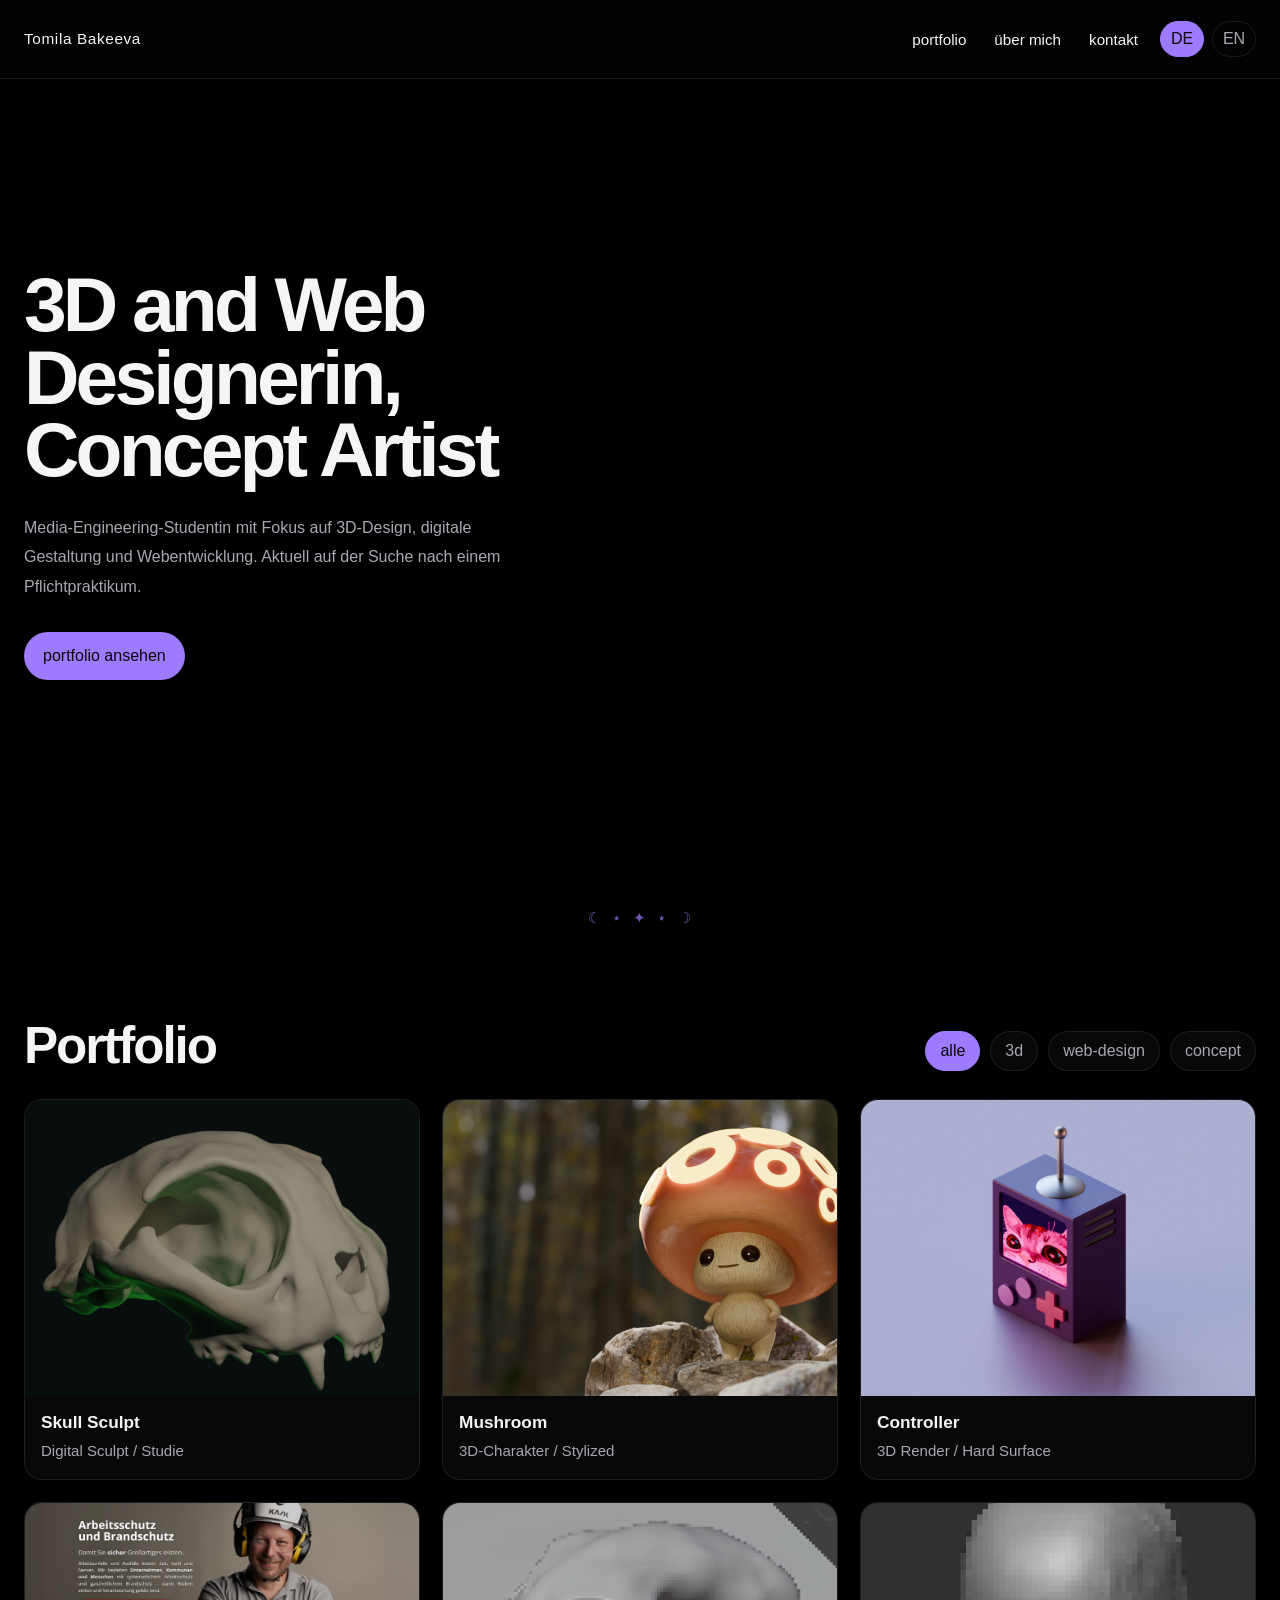
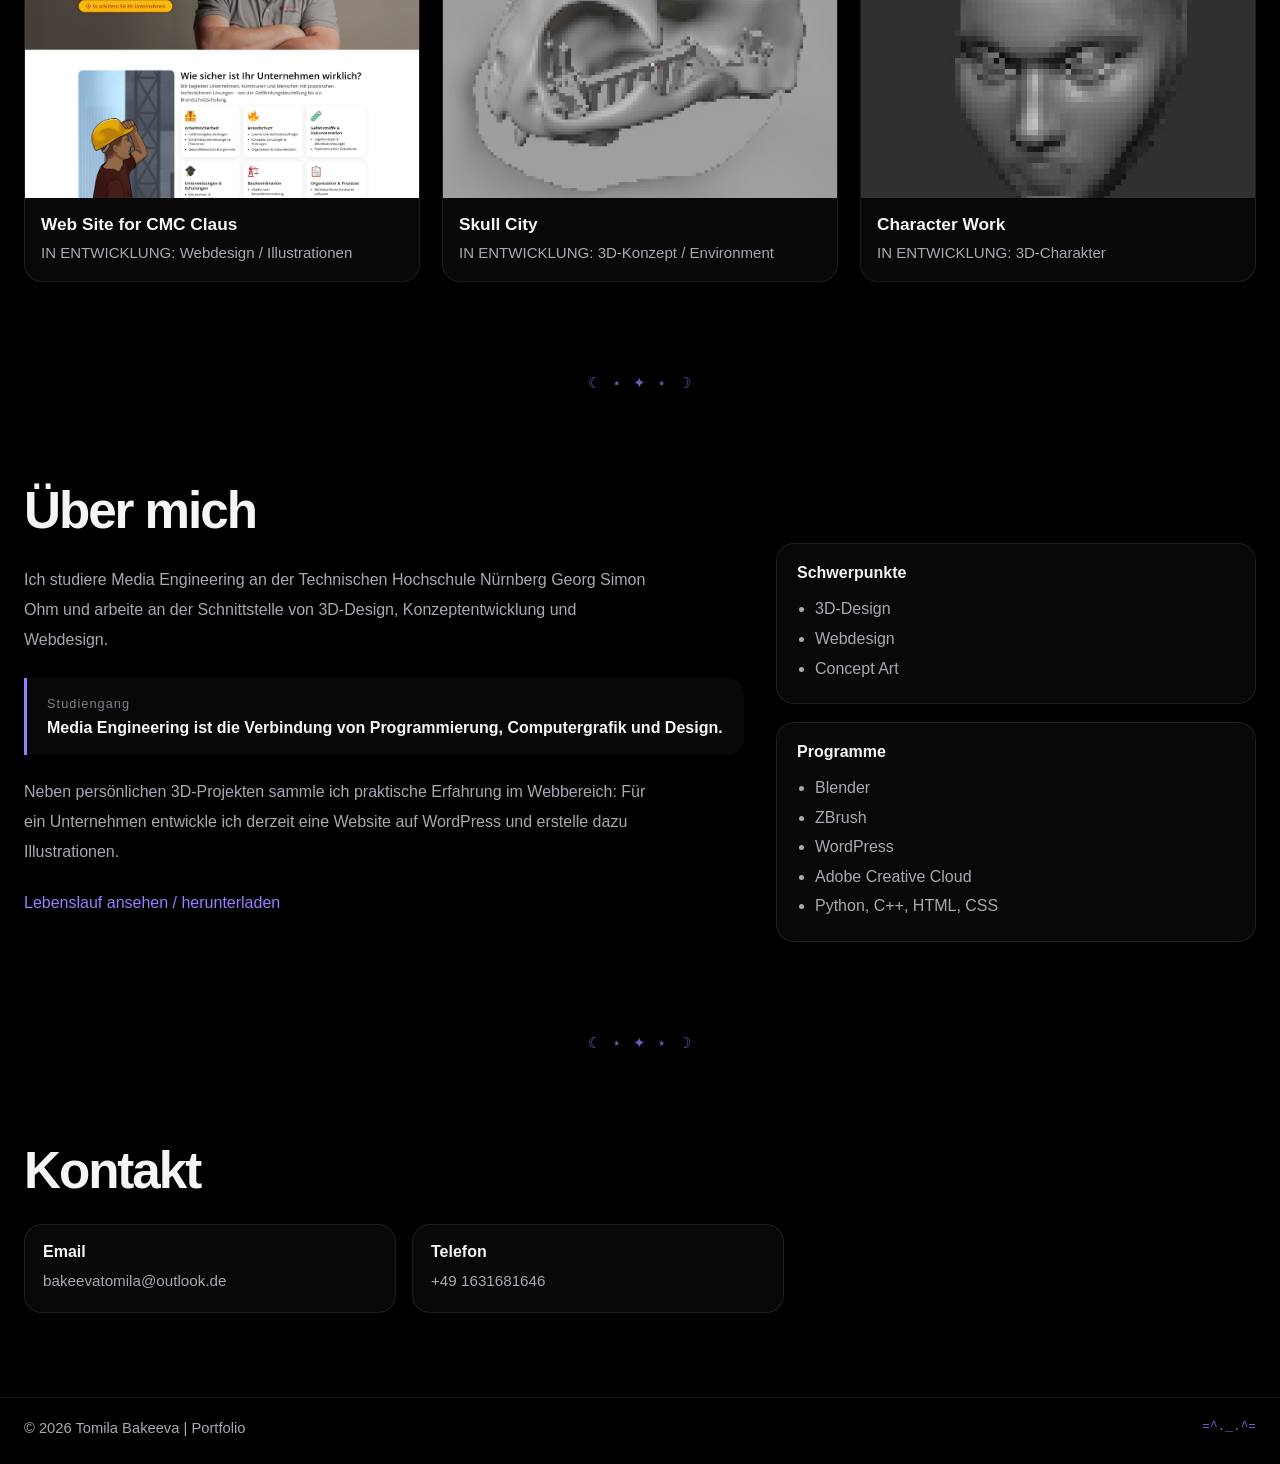
==== index.html @ 51adee11 "Add files via upload" ====
<!DOCTYPE html>
<html lang="de">
<head>
  <meta charset="UTF-8" />
  <meta name="viewport" content="width=device-width, initial-scale=1.0" />
  <title>Tomila Bakeeva | Portfolio</title>
  <meta
    name="description"
    content="Portfolio of Tomila Bakeeva — Digital Sculptor, Web Designer and Concept Artist."
  />
  <link rel="stylesheet" href="style.css" />
</head>
<body>
  <header class="site-header">
    <div class="container header-inner">
      <a href="#top" class="header-brand">Tomila Bakeeva</a>

      <div class="header-right">
        <nav class="nav">
          <a href="#portfolio" data-en="portfolio" data-de="portfolio">portfolio</a>
          <a href="#about" data-en="about me" data-de="über mich">über mich</a>
          <a href="#contact" data-en="contact" data-de="kontakt">kontakt</a>
        </nav>

        <div class="lang-switch" aria-label="Language switcher">
          <button class="lang-btn active" data-lang="de" type="button">DE</button>
          <button class="lang-btn" data-lang="en" type="button">EN</button>
        </div>
      </div>
    </div>
  </header>

  <main id="top">
    <section class="hero section-hero">
      <div class="container hero-grid">
        <div class="hero-left">
          <h1
            class="hero-title"
            data-en="3D and Web Designer, Concept Artist"
            data-de="3D and Web Designerin, Concept Artist"
          >
            3D and Web Designerin, Concept Artist
          </h1>

          <p
            class="hero-text"
            data-en="Media Engineering student focusing on 3D design, digital art and web development. Currently looking for a mandatory internship."
            data-de="Media-Engineering-Studentin mit Fokus auf 3D-Design, digitale Gestaltung und Webentwicklung. Aktuell auf der Suche nach einem Pflichtpraktikum."
          >
            Media-Engineering-Studentin mit Fokus auf 3D-Design, digitale Gestaltung und Webentwicklung. Aktuell auf der Suche nach einem Pflichtpraktikum.
          </p>

          <div class="hero-actions">
            <a
              class="btn btn-primary"
              href="#portfolio"
              data-en="view portfolio"
              data-de="portfolio ansehen"
            >
              portfolio ansehen
            </a>
          </div>
        </div>

        <div class="hero-right">
          <div class="hero-ascii-video" aria-hidden="true">
            <video autoplay muted loop playsinline preload="auto">
              <source src="media/cat_skull_ascii.mp4" type="video/mp4" />
            </video>
          </div>
        </div>
      </div>
    </section>

    <div class="section-divider" aria-hidden="true">
      <pre>☾ ⋆ ✦ ⋆ ☽</pre>
    </div>

    <section id="portfolio" class="section">
      <div class="container">
        <div class="section-head">
          <div>
            <h2 data-en="Portfolio" data-de="Portfolio">Portfolio</h2>
          </div>

          <div class="filters" id="filters">
            <button class="filter-btn active" data-filter="all" data-en="all" data-de="alle">alle</button>
            <button class="filter-btn" data-filter="3d" data-en="3d" data-de="3d">3d</button>
            <button class="filter-btn" data-filter="web" data-en="web design" data-de="web-design">webdesign</button>
            <button class="filter-btn" data-filter="concept" data-en="concept" data-de="concept">concept</button>
          </div>
        </div>

        <div class="projects-grid" id="projects-grid"></div>
      </div>
    </section>

    <div class="section-divider" aria-hidden="true">
      <pre>☾ ⋆ ✦ ⋆ ☽</pre>
    </div>

    <section id="about" class="section">
      <div class="container about-grid">
        <div class="about-main">
          <div class="section-head section-head--stack">
            <div>
              <h2 data-en="About me" data-de="Über mich">Über mich</h2>
            </div>
          </div>

          <p
            class="about-text"
            data-en="I study Media Engineering at the Technische Hochschule Nürnberg Georg Simon Ohm and work across 3D design, concept development, and web design."
            data-de="Ich studiere Media Engineering an der Technischen Hochschule Nürnberg Georg Simon Ohm und arbeite an der Schnittstelle von 3D-Design, Konzeptentwicklung und Webdesign."
          >
            Ich studiere Media Engineering an der Technischen Hochschule Nürnberg Georg Simon Ohm und arbeite an der Schnittstelle von 3D-Design, Konzeptentwicklung und Webdesign.
          </p>

          <div class="study-highlight">
            <span class="study-label" data-en="Degree program" data-de="Studiengang">Studiengang</span>
            <strong
              data-en="Media Engineering connects programming, computer graphics, and design."
              data-de="Media Engineering ist die Verbindung von Programmierung, Computergrafik und Design."
            >
              Media Engineering ist die Verbindung von Programmierung, Computergrafik und Design.
          </strong>
          </div>

          <p
            class="about-text"
            data-en="Alongside my personal 3D projects, I also gain practical experience in web development: I am currently building a WordPress website for a company, including custom illustrations."
            data-de="Neben persönlichen 3D-Projekten sammle ich praktische Erfahrung im Webbereich: Für ein Unternehmen entwickle ich derzeit eine Website auf WordPress und erstelle dazu Illustrationen."
          >
            Neben persönlichen 3D-Projekten sammle ich praktische Erfahrung im Webbereich: Für ein Unternehmen entwickle ich derzeit eine Website auf WordPress und erstelle dazu Illustrationen.
          </p>

          <a
            class="cv-link"
            href="media/Lebenslauf.pdf"
            target="_blank"
            rel="noopener noreferrer"
            data-en="View / Download CV"
            data-de="Lebenslauf ansehen / herunterladen"
          >
            Lebenslauf ansehen / herunterladen
          </a>
        </div>

        <aside class="about-side">
          <!-- <div class="profile-card">
            <img src="media/profile.jpg" alt="Tomila Bakeeva" />
            <div class="profile-meta">
              <h3>Tomila Bakeeva</h3>
              <p>Nürnberg, Germany</p>
            </div>
          </div> -->

          <div class="info-card">
            <h3 data-en="Focus" data-de="Schwerpunkte">Schwerpunkte</h3>
            <ul>
              <li data-en="3D Design" data-de="3D-Design">3D-Design</li>
              <li data-en="Web Design" data-de="Webdesign">Webdesign</li>
              <li data-en="Concept Art" data-de="Concept Art">Concept Art</li>
            </ul>
          </div>

          <div class="info-card">
            <h3 data-en="Software" data-de="Programme">Programme</h3>
            <ul>
              <li>Blender</li>
              <li>ZBrush</li>
              <li>WordPress</li>
              <li>Adobe Creative Cloud</li>
              <li>Python, C++, HTML, CSS</li>
            </ul>
          </div>
        </aside>
      </div>
    </section>

    <div class="section-divider" aria-hidden="true">
      <pre>☾ ⋆ ✦ ⋆ ☽</pre>
    </div>

    <section id="contact" class="section">
      <div class="container">
        <div class="section-head section-head--stack">
          <div>
            <h2 data-en="Contact" data-de="Kontakt">Kontakt</h2>
          </div>
        </div>

        <div class="contact-grid contact-grid--simple">
          <div class="contact-card contact-card--static">
            <span class="contact-title">Email</span>
            <span class="contact-sub">bakeevatomila@outlook.de</span>
          </div>

          <div class="contact-card contact-card--static">
            <span class="contact-title" data-en="Phone" data-de="Telefon">Telefon</span>
            <span class="contact-sub">+49 1631681646</span>
          </div>
        </div>
      </div>
    </section>
  </main>

  <footer class="site-footer">
    <div class="container site-footer__inner">

      <span class="footer-copy">
        © 2026 Tomila Bakeeva | Portfolio
      </span>

      <pre class="footer-cat">=^._.^=</pre>

    </div>
  </footer>

  <script src="script.js"></script>
</body>
</html>
---- style.css ----
:root {
  --bg: #000;
  --bg-soft: #0b0b0d;
  --text: #f5f5f7;
  --muted: #a8a8b3;
  --soft: #7f7f8c;
  --line: rgba(255, 255, 255, 0.09);
  --accent: #9d7bff;

  --container: 1240px;
  --radius: 22px;
  --shadow: 0 24px 80px rgba(0, 0, 0, 0.35);
}

* {
  box-sizing: border-box;
}

html {
  scroll-behavior: smooth;
}

body {
  margin: 0;
  color: var(--text);
  font-family: Inter, Arial, Helvetica, sans-serif;
  background-color: var(--bg);
}

img,
video {
  display: block;
  width: 100%;
  height: auto;
}

a {
  color: inherit;
  text-decoration: none;
}

button {
  font: inherit;
}

.container {
  width: min(var(--container), calc(100% - 48px));
  margin: 0 auto;
}

.site-header {
  position: sticky;
  top: 0;
  z-index: 100;
  background: rgba(5, 5, 5, 0.72);
  backdrop-filter: blur(18px);
  border-bottom: 1px solid var(--line);
}

.header-inner {
  min-height: 78px;
  display: flex;
  align-items: center;
  justify-content: space-between;
  gap: 24px;
}

.header-brand {
  font-size: 0.96rem;
  letter-spacing: 0.04em;
  white-space: nowrap;
}

.header-right {
  display: flex;
  align-items: center;
  gap: 22px;
}

.nav {
  display: flex;
  align-items: center;
  gap: 28px;
}

.nav a {
  font-size: 0.95rem;
  transition: opacity 0.2s ease;
}

.nav a:hover {
  opacity: 0.72;
}

.lang-switch {
  display: flex;
  gap: 8px;
}

.lang-btn {
  min-width: 44px;
  height: 36px;
  border-radius: 999px;
  border: 1px solid var(--line);
  background: transparent;
  color: var(--muted);
  cursor: pointer;
  transition: 0.2s ease;
}

.lang-btn.active {
  color: #080808;
  background: var(--accent);
  border-color: var(--accent);
}

.section-hero {
  min-height: calc(100svh - 78px);
  display: flex;
  align-items: center;
  padding: 40px 0 72px;
  overflow: hidden;
}

.hero-grid {
  display: grid;
  grid-template-columns: minmax(0, 1.15fr) minmax(360px, 0.85fr);
  gap: 48px;
  align-items: center;
}

.hero-left {
  position: relative;
  z-index: 2;
  max-width: 760px;
}

.hero-title {
  margin: 0;
  font-size: clamp(3.2rem, 6vw, 6.2rem);
  line-height: 0.94;
  letter-spacing: -0.05em;
  max-width: 12ch;
}

.hero-text {
  margin: 28px 0 0;
  max-width: 58ch;
  color: var(--muted);
  line-height: 1.85;
  font-size: 1rem;
}

.hero-actions {
  display: flex;
  flex-wrap: wrap;
  gap: 14px;
  margin-top: 30px;
}

.btn {
  display: inline-flex;
  align-items: center;
  justify-content: center;
  min-height: 48px;
  padding: 0 18px;
  border-radius: 999px;
  border: 1px solid transparent;
  transition: 0.2s ease;
}

.btn-primary {
  background: var(--accent);
  color: #080808;
}

.btn-secondary {
  border-color: var(--line);
  color: var(--text);
  background: rgba(255, 255, 255, 0.03);
}

.hero-right {
  display: flex;
  justify-content: center;
  align-items: center;
  min-width: 0;
}

.hero-ascii-video {
  width: 100%;
  max-width: 620px;
  margin-left: -450px;
  opacity: 0.5;
  pointer-events: none;
}

.hero-ascii-video video {
  display: block;
  width: 200%;
  height: auto;
  aspect-ratio: 16 / 10;
  object-fit: contain;
  background: transparent;
}

.section-divider {
  display: flex;
  justify-content: center;
  padding: 8px 0;
}

.section-divider pre {
  margin: 0;
  color: var(--accent);
  opacity: 0.72;
  font-family: "Courier New", monospace;
  font-size: 0.95rem;
  letter-spacing: 0.08em;
  white-space: pre;
}

.section {
  padding: 84px 0;
}

.section-head {
  margin-bottom: 28px;
  display: flex;
  justify-content: space-between;
  align-items: end;
  gap: 20px;
  flex-wrap: wrap;
}

.section-head--stack {
  display: block;
}

.section-label {
  margin: 0 0 10px;
  color: var(--soft);
  font-size: 0.8rem;
  letter-spacing: 0.1em;
  text-transform: lowercase;
}

.section h2 {
  margin: 0;
  font-size: clamp(2rem, 4vw, 3.2rem);
  line-height: 1;
  letter-spacing: -0.04em;
}

.filters {
  display: flex;
  gap: 10px;
  flex-wrap: wrap;
}

.filter-btn {
  border: 1px solid var(--line);
  background: rgba(255, 255, 255, 0.03);
  color: var(--muted);
  border-radius: 999px;
  padding: 10px 14px;
  cursor: pointer;
  transition: 0.2s ease;
}

.filter-btn:hover {
  color: var(--text);
  border-color: rgba(255, 255, 255, 0.16);
}

.filter-btn.active {
  background: var(--accent);
  border-color: var(--accent);
  color: #080808;
}

.projects-grid {
  display: grid;
  grid-template-columns: repeat(3, minmax(0, 1fr));
  gap: 22px;
}

.project-card {
  background: rgba(255, 255, 255, 0.03);
  border: 1px solid var(--line);
  border-radius: 18px;
  overflow: hidden;
  transition: transform 0.22s ease, border-color 0.22s ease;
}

.project-card:hover {
  transform: translateY(-4px);
  border-color: rgba(255, 255, 255, 0.18);
}

.project-image {
  aspect-ratio: 4 / 3;
  overflow: hidden;
  background: #111;
}

.project-image img {
  height: 100%;
  object-fit: cover;
  transition: transform 0.35s ease;
}

.project-card:hover .project-image img {
  transform: scale(1.04);
}

.project-info {
  padding: 16px;
}

.project-info h3 {
  margin: 0 0 6px;
  font-size: 1.08rem;
  font-weight: 600;
}

.project-info p {
  margin: 0;
  color: var(--muted);
  line-height: 1.6;
  font-size: 0.94rem;
}

.about-grid {
  display: grid;
  grid-template-columns: minmax(0, 1.2fr) minmax(320px, 0.8fr);
  gap: 32px;
  align-items: start;
}

.about-main {
  min-width: 0;
}

.about-text {
  margin: 0 0 18px;
  max-width: 70ch;
  color: var(--muted);
  line-height: 1.9;
  font-size: 1rem;
}

.study-highlight {
  margin: 22px 0 22px;
  padding: 18px 20px;
  border-left: 3px solid var(--accent);
  background: rgba(255, 255, 255, 0.03);
  border-radius: 0 16px 16px 0;
}

.study-label {
  display: block;
  margin-bottom: 8px;
  color: var(--soft);
  font-size: 0.8rem;
  letter-spacing: 0.08em;
}

.cv-link {
  display: inline-block;
  margin-top: 8px;
  color: var(--accent);
}

.about-side {
  display: grid;
  gap: 18px;
  align-self: start;
  padding-top: 58px;
}

.profile-card,
.info-card {
  padding: 20px;
  border-radius: 18px;
  border: 1px solid var(--line);
  background: rgba(255, 255, 255, 0.03);
}

.profile-card img {
  width: 100%;
  aspect-ratio: 4 / 5;
  object-fit: cover;
  border-radius: 14px;
  margin-bottom: 14px;
}

.profile-meta h3 {
  margin: 0 0 6px;
  font-size: 1rem;
}

.profile-meta p {
  margin: 0;
  color: var(--muted);
}

.info-card h3 {
  margin: 0 0 12px;
  font-size: 1rem;
}

.info-card ul {
  margin: 0;
  padding-left: 18px;
  color: var(--muted);
  line-height: 1.85;
}

.contact-grid {
  display: grid;
  grid-template-columns: repeat(2, minmax(0, 1fr));
  gap: 16px;
  max-width: 760px;
}

.contact-card {
  display: flex;
  flex-direction: column;
  gap: 8px;
  padding: 18px;
  border-radius: 18px;
  border: 1px solid var(--line);
  background: rgba(255, 255, 255, 0.03);
}

.contact-card--static {
  cursor: text;
}

.contact-title {
  font-weight: 600;
}

.contact-sub {
  color: var(--muted);
  font-size: 0.95rem;
  line-height: 1.6;
  user-select: text;
}

.site-footer {
  border-top: 1px solid var(--line);
  padding: 22px 0 28px;
}

.site-footer__inner {
  display: flex;
  justify-content: space-between;
  align-items: center;
  gap: 20px;
}

.footer-copy {
  color: var(--muted);
  font-size: 0.92rem;
}

.footer-cat {
  margin: 0;
  font-family: "Courier New", monospace;
  font-size: 0.8rem;
  line-height: 1;
  color: var(--accent);
  opacity: 0.8;
  white-space: pre;
  text-align: right;
}

#portfolio,
#about,
#contact {
  scroll-margin-top: 110px;
}

.next-project-wrap {
  display: flex;
  justify-content: flex-end;
  margin-top: 48px;
}

.next-project-link {
  display: flex;
  flex-direction: column;
  align-items: flex-end;
  gap: 6px;
  text-align: right;
  padding: 16px 20px;
  border: 1px solid var(--line);
  border-radius: 18px;
  background: rgba(255, 255, 255, 0.03);
  transition: transform 0.22s ease, border-color 0.22s ease, background 0.22s ease;
}

.next-project-link:hover {
  transform: translateY(-3px);
  border-color: rgba(255, 255, 255, 0.18);
  background: rgba(255, 255, 255, 0.05);
}

.next-project-label {
  font-size: 0.82rem;
  color: var(--soft);
  letter-spacing: 0.08em;
  text-transform: uppercase;
}

.next-project-title {
  font-size: 1rem;
  color: var(--text);
}

/* @media (max-width: 1120px) {
  .hero-grid {
    grid-template-columns: minmax(0, 1.15fr) minmax(280px, 0.85fr);
    gap: 20px;
    align-items: start;
  }

  .hero-left {
    max-width: none;
  }

  .hero-title {
    max-width: 9ch;
    font-size: clamp(2.8rem, 5vw, 4.6rem);
  }

  .hero-text {
    max-width: 42ch;
  }

  .hero-right {
    justify-content: flex-end;
    align-items: flex-start;
    margin-left: 0;
    margin-top: 20px;
  }

  .hero-ascii-video {
    max-width: 420px;
    margin-left: 0;
  }

  .hero-ascii-video video {
    width: 135%;
  }

  .about-grid {
    grid-template-columns: 1fr;
  }

  .about-side {
    padding-top: 0;
  }

  .projects-grid {
    grid-template-columns: repeat(2, minmax(0, 1fr));
  }

  .contact-grid {
    grid-template-columns: 1fr;
    max-width: 100%;
  }
} */

@media (max-width: 760px) {
  .container {
    width: min(var(--container), calc(100% - 28px));
  }

  .header-inner {
    min-height: auto;
    padding: 14px 0;
    flex-direction: column;
    align-items: stretch;
    gap: 10px;
  }

  .header-brand {
    margin-bottom: 0;
  }

  .header-right {
    width: 100%;
    display: flex;
    flex-direction: row;
    align-items: center;
    justify-content: space-between;
    gap: 12px;
  }

  .nav {
    display: flex;
    align-items: center;
    gap: 14px;
    flex-wrap: nowrap;
    min-width: 0;
  }

  .nav a {
    font-size: 0.92rem;
    white-space: nowrap;
  }

  .lang-switch {
    display: flex;
    gap: 8px;
    flex-shrink: 0;
    margin-left: auto;
  }

  .lang-btn {
    min-width: 42px;
    height: 34px;
  }

  .section-hero {
    min-height: auto;
    padding: 36px 0 56px;
  }

  .hero-grid {
    position: relative;
    display: block;
  }

  .hero-right {
    position: absolute;
    inset: 0;
    z-index: 1;
    display: flex;
    align-items: center;
    justify-content: center;
    opacity: 0.22;
    margin: 0;
  }

  .hero-left {
    position: relative;
    z-index: 2;
    max-width: 100%;
  }

  .hero-title {
    max-width: 100%;
    font-size: clamp(2.7rem, 10vw, 4.2rem);
  }

  .hero-text {
    max-width: 100%;
  }

  .hero-ascii-video {
    max-width: 100%;
    margin-left: 0;
  }

  .hero-ascii-video video {
    width: 115%;
  }

  .projects-grid,
  .contact-grid {
    grid-template-columns: 1fr;
  }

  .about-grid {
  grid-template-columns: 1fr;
  gap: 24px;
  }

  .about-main {
    width: 100%;
  }

  .about-side {
    width: 100%;
    padding-top: 0;
  }

  .about-text {
    max-width: 100%;
  }

  .study-highlight {
    margin: 20px 0;
  }

  .section-divider pre {
    font-size: 0.78rem;
  }

  .site-footer__inner {
    flex-direction: row;
    align-items: flex-start;
  }
}
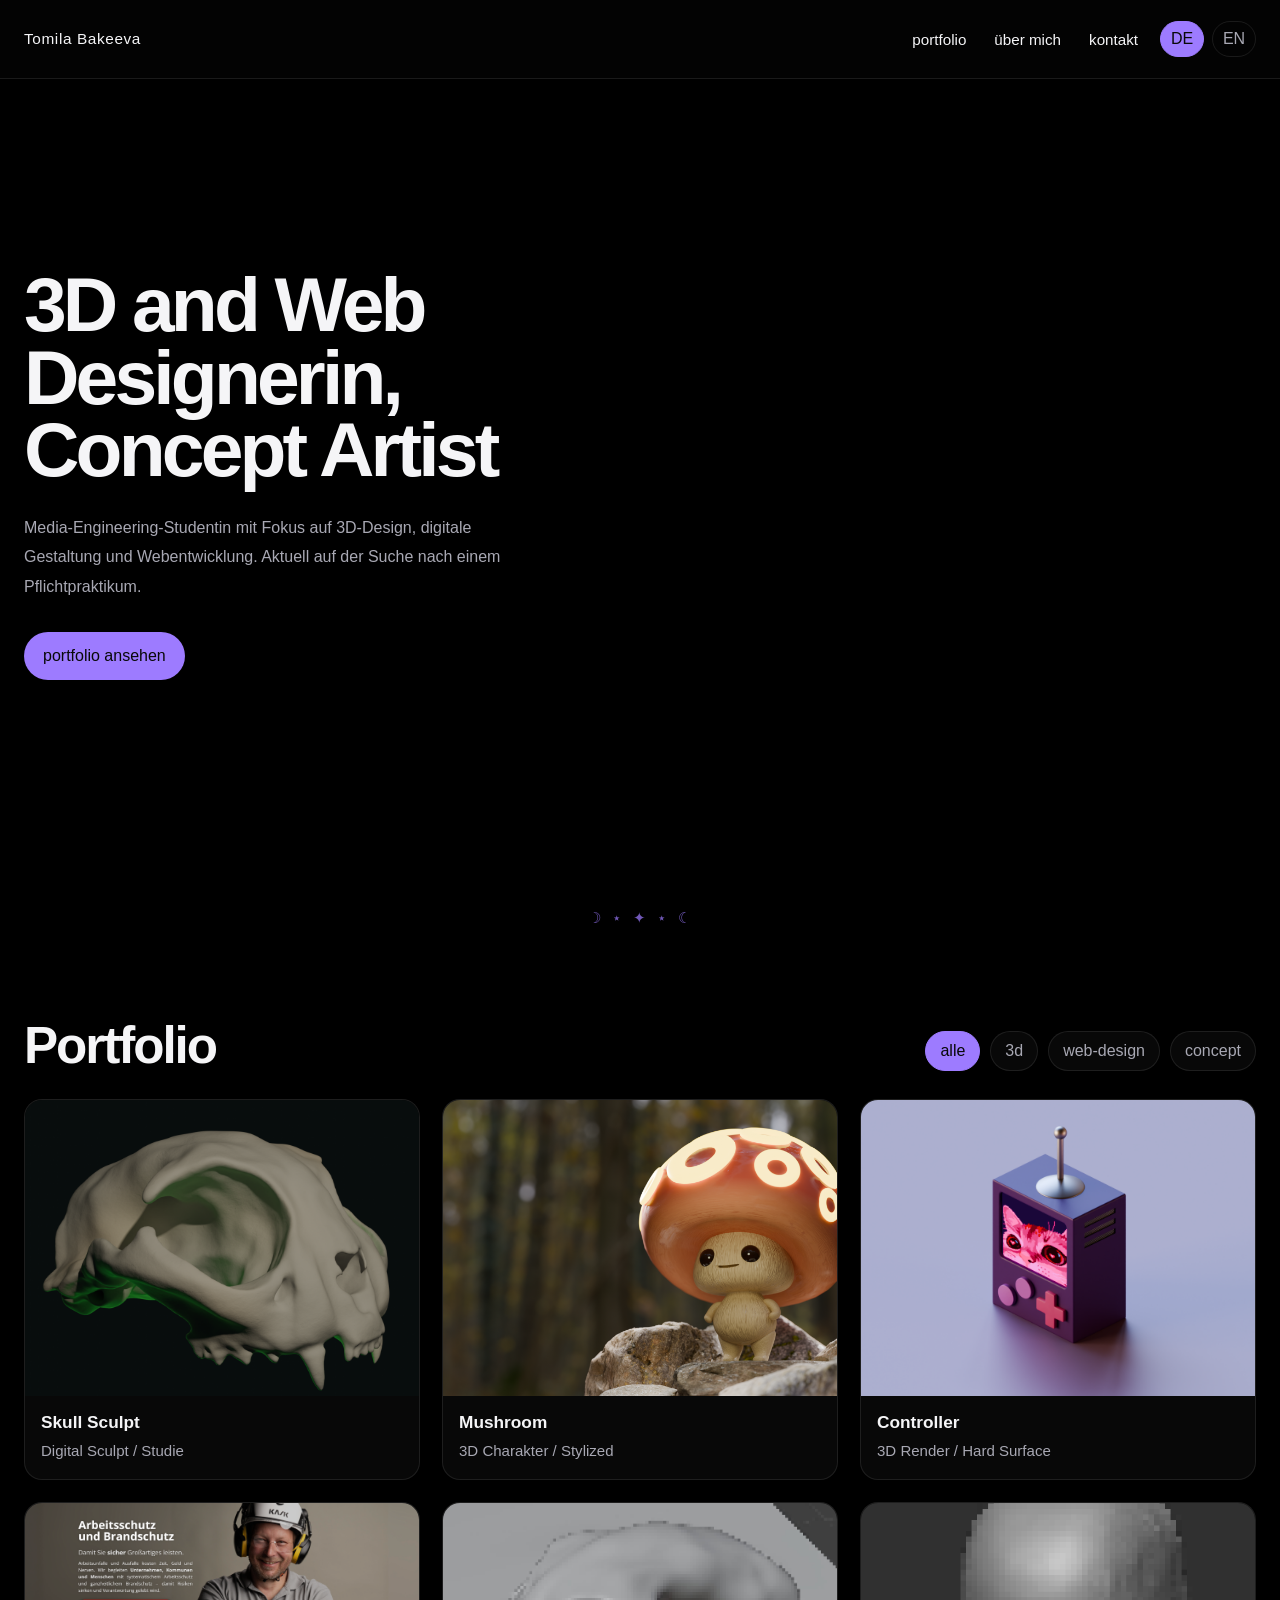
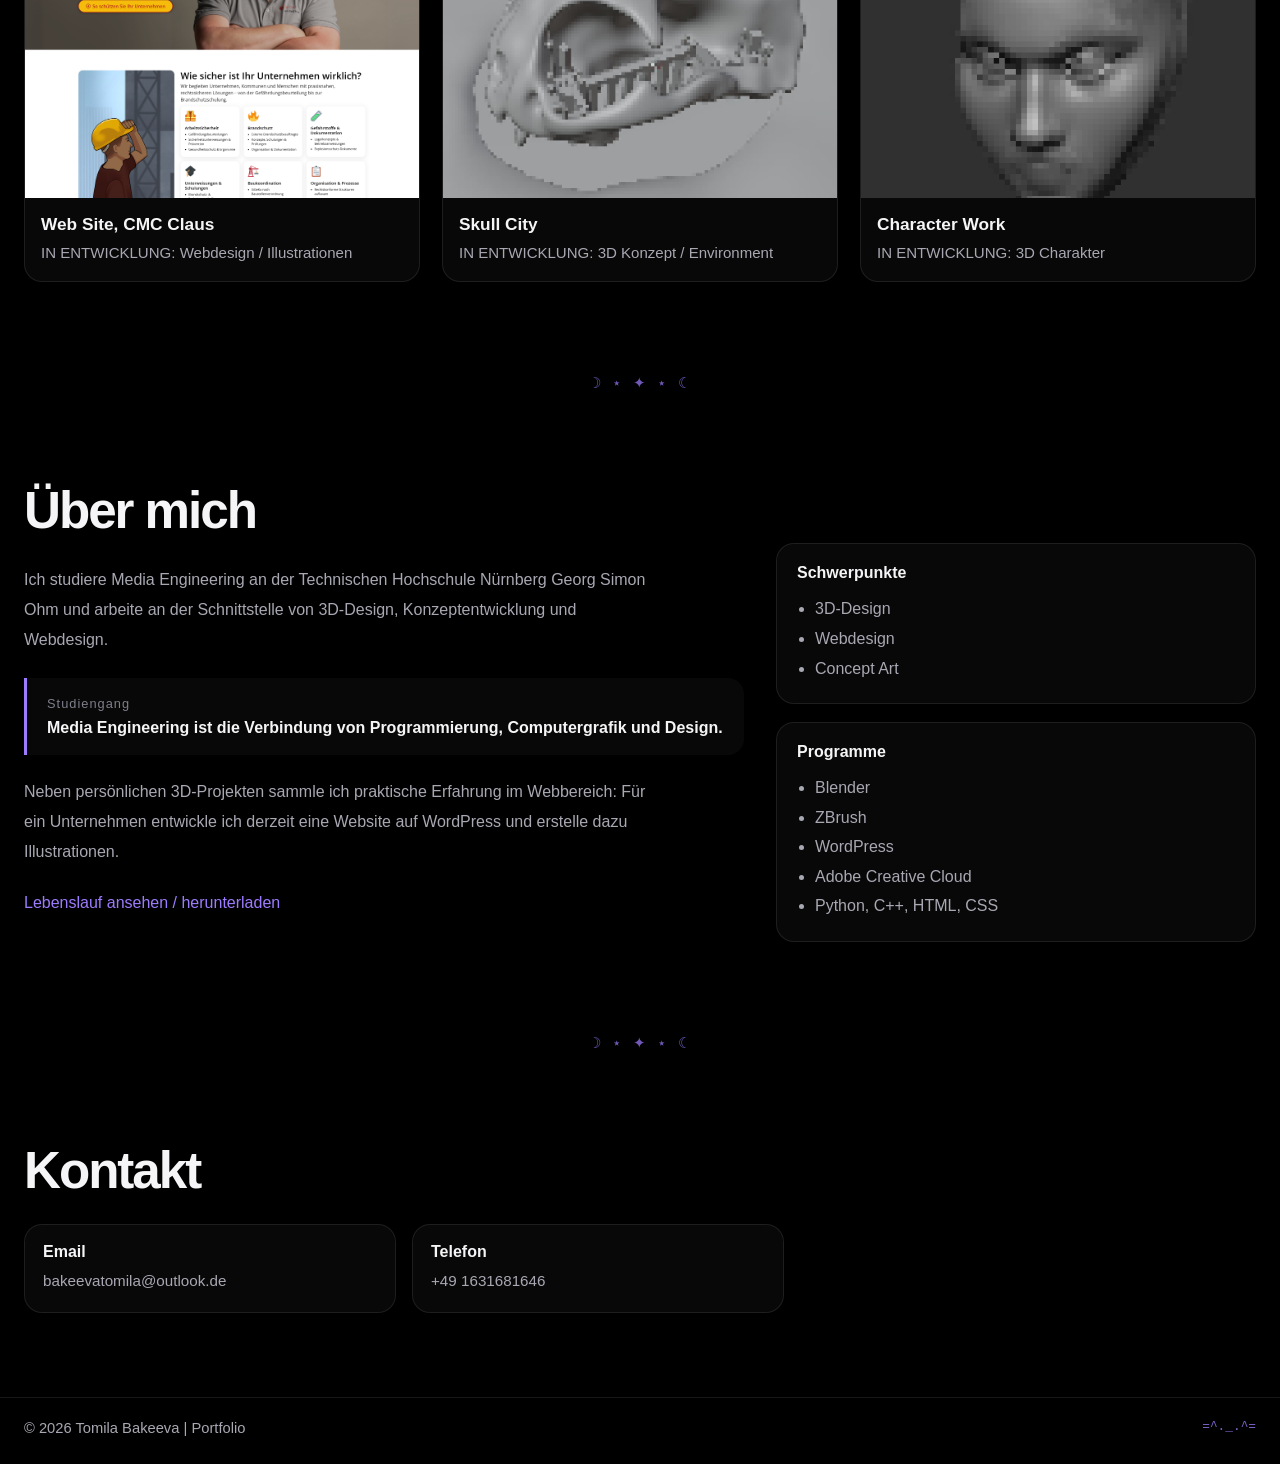
==== commit d8338bf0: "Update index.html new ascii dividers" ====
--- a/index.html
+++ b/index.html
@@ -73,7 +73,7 @@
     </section>
 
     <div class="section-divider" aria-hidden="true">
-      <pre>☾ ⋆ ✦ ⋆ ☽</pre>
+      <pre>☽ ⋆ ✦ ⋆ ☾</pre>
     </div>
 
     <section id="portfolio" class="section">
@@ -96,7 +96,7 @@
     </section>
 
     <div class="section-divider" aria-hidden="true">
-      <pre>☾ ⋆ ✦ ⋆ ☽</pre>
+      <pre>☽ ⋆ ✦ ⋆ ☾</pre>
     </div>
 
     <section id="about" class="section">
@@ -179,7 +179,7 @@
     </section>
 
     <div class="section-divider" aria-hidden="true">
-      <pre>☾ ⋆ ✦ ⋆ ☽</pre>
+      <pre>☽ ⋆ ✦ ⋆ ☾</pre>
     </div>
 
     <section id="contact" class="section">
@@ -219,4 +219,4 @@
 
   <script src="script.js"></script>
 </body>
-</html>+</html>
--- a/style.css
+++ b/style.css
@@ -517,7 +517,7 @@
 
 .next-project-title {
   font-size: 1rem;
-  color: var(--text);
+  color: var(--accent);
 }
 
 /* @media (max-width: 1120px) {
@@ -664,6 +664,7 @@
   .hero-ascii-video {
     max-width: 100%;
     margin-left: 0;
+    opacity: 1;
   }
 
   .hero-ascii-video video {
@@ -705,4 +706,4 @@
     flex-direction: row;
     align-items: flex-start;
   }
-}+}
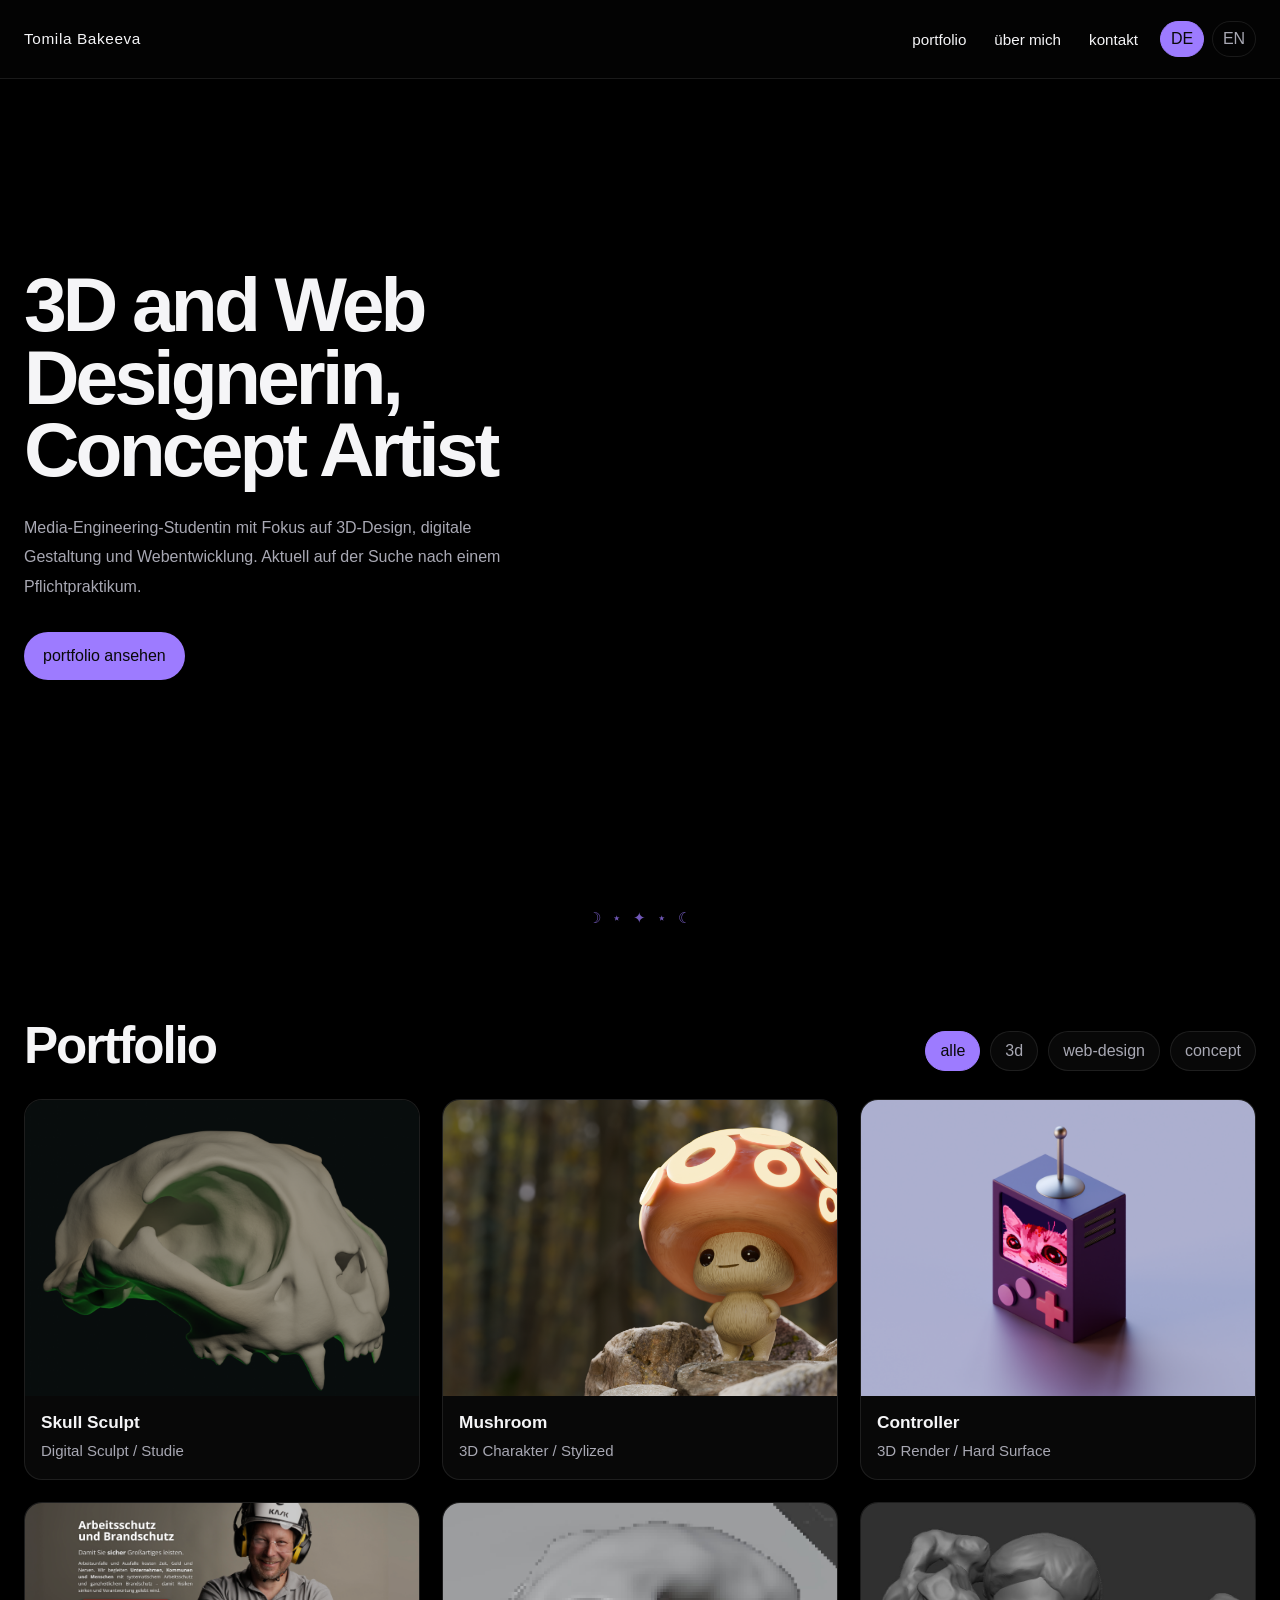
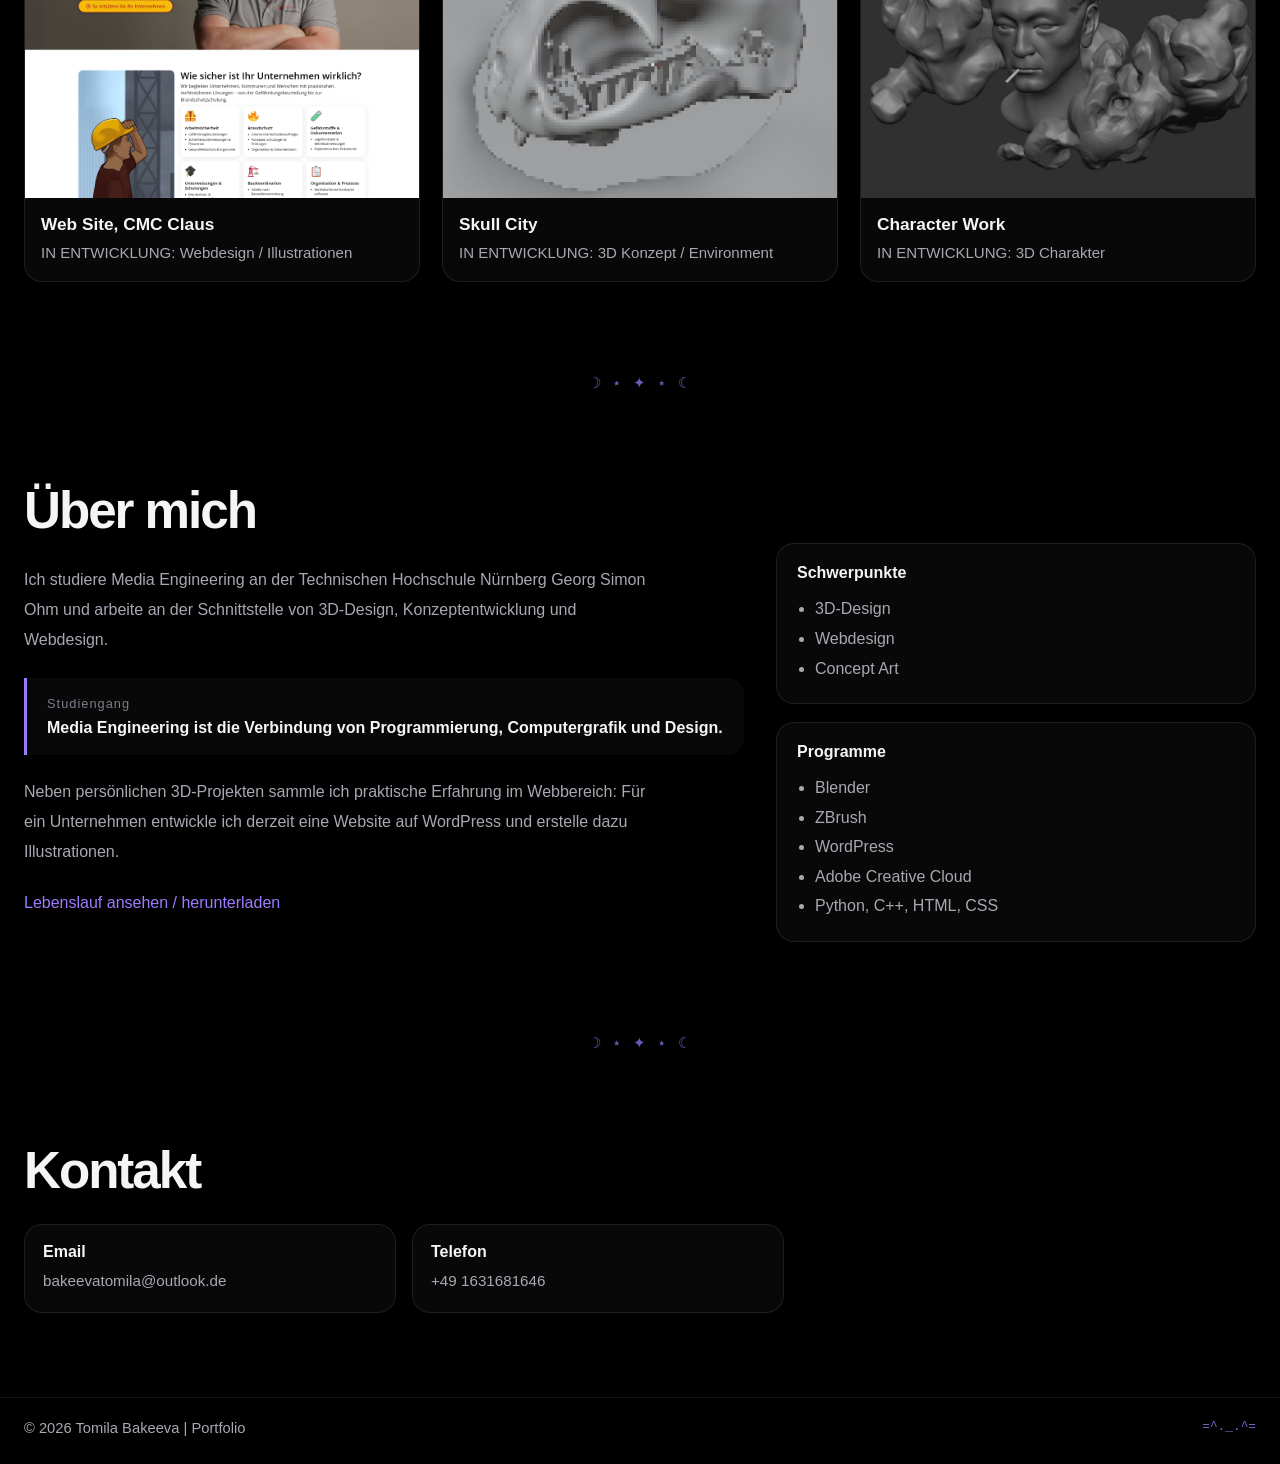
==== commit a8ff0093: "Update index.html new text" ====
--- a/index.html
+++ b/index.html
@@ -142,7 +142,7 @@
             data-en="View / Download CV"
             data-de="Lebenslauf ansehen / herunterladen"
           >
-            Lebenslauf ansehen / herunterladen
+            Lebenslauf ansehen
           </a>
         </div>
 
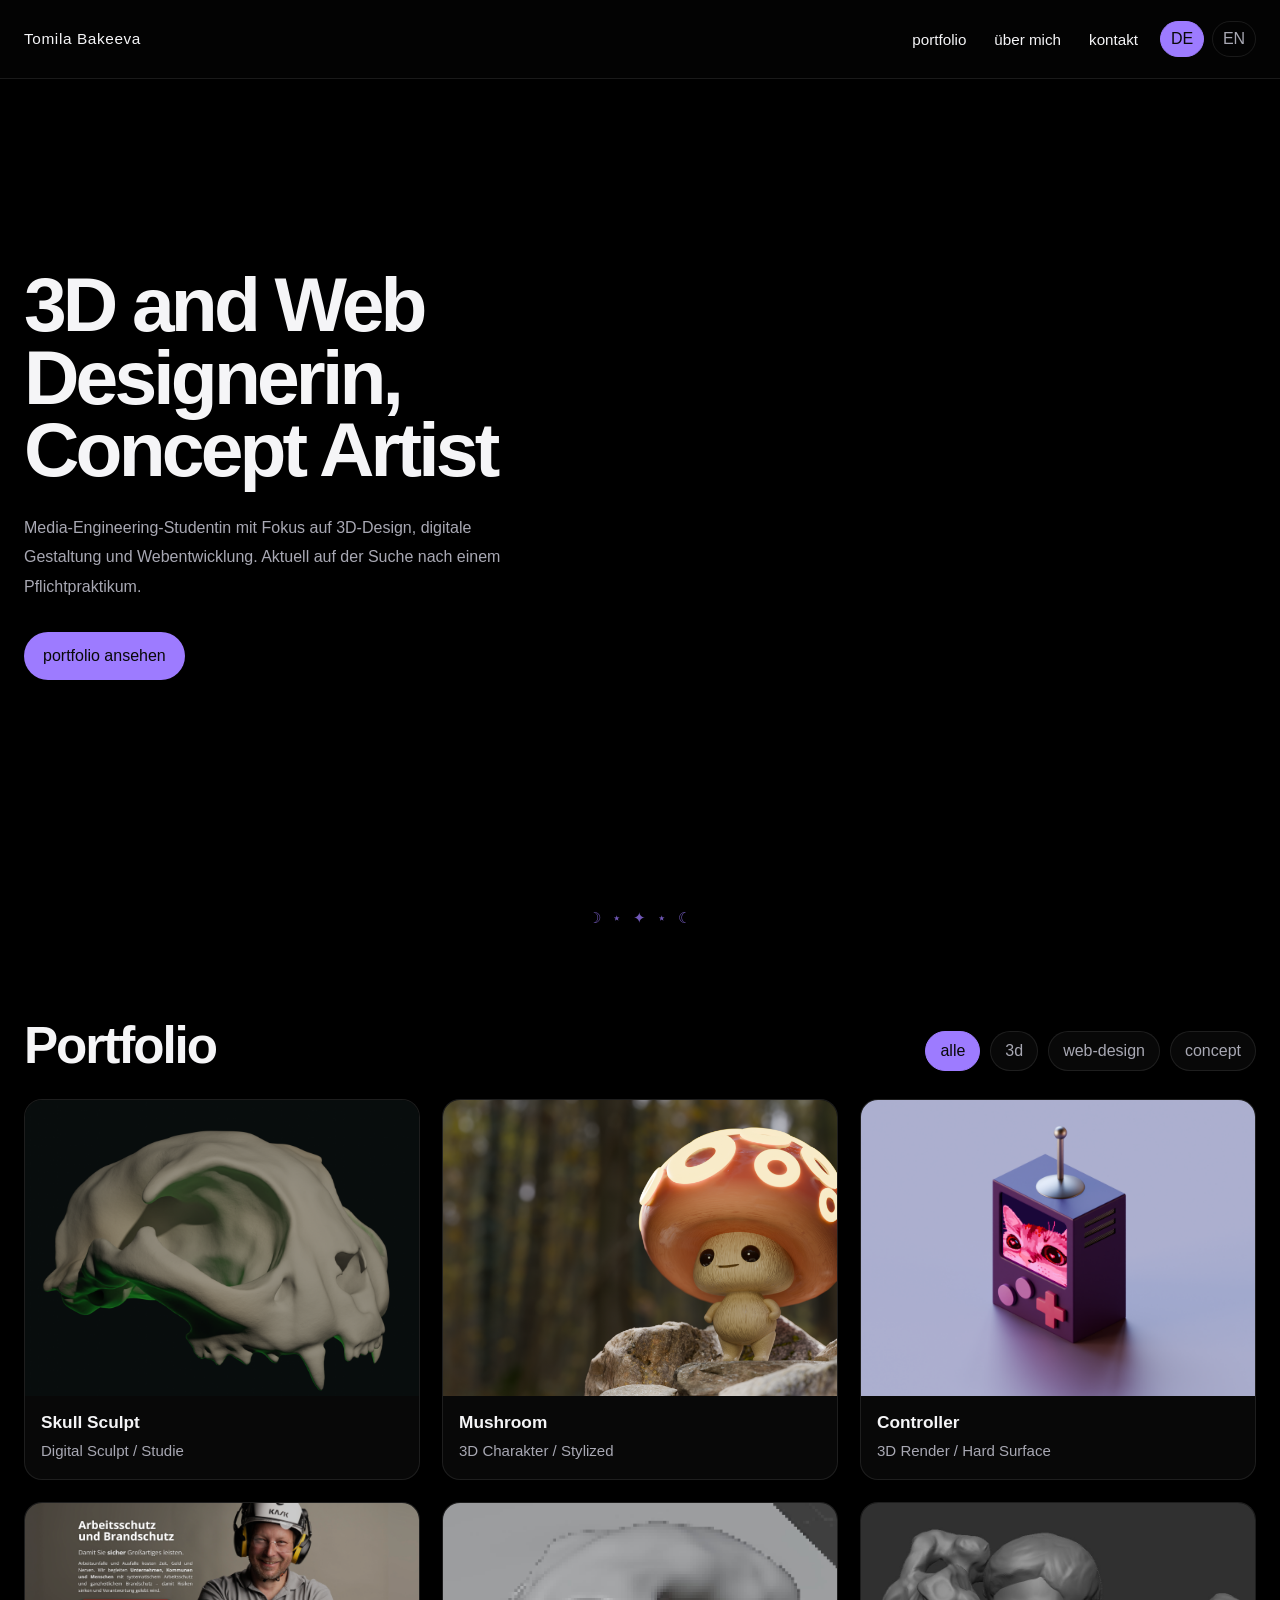
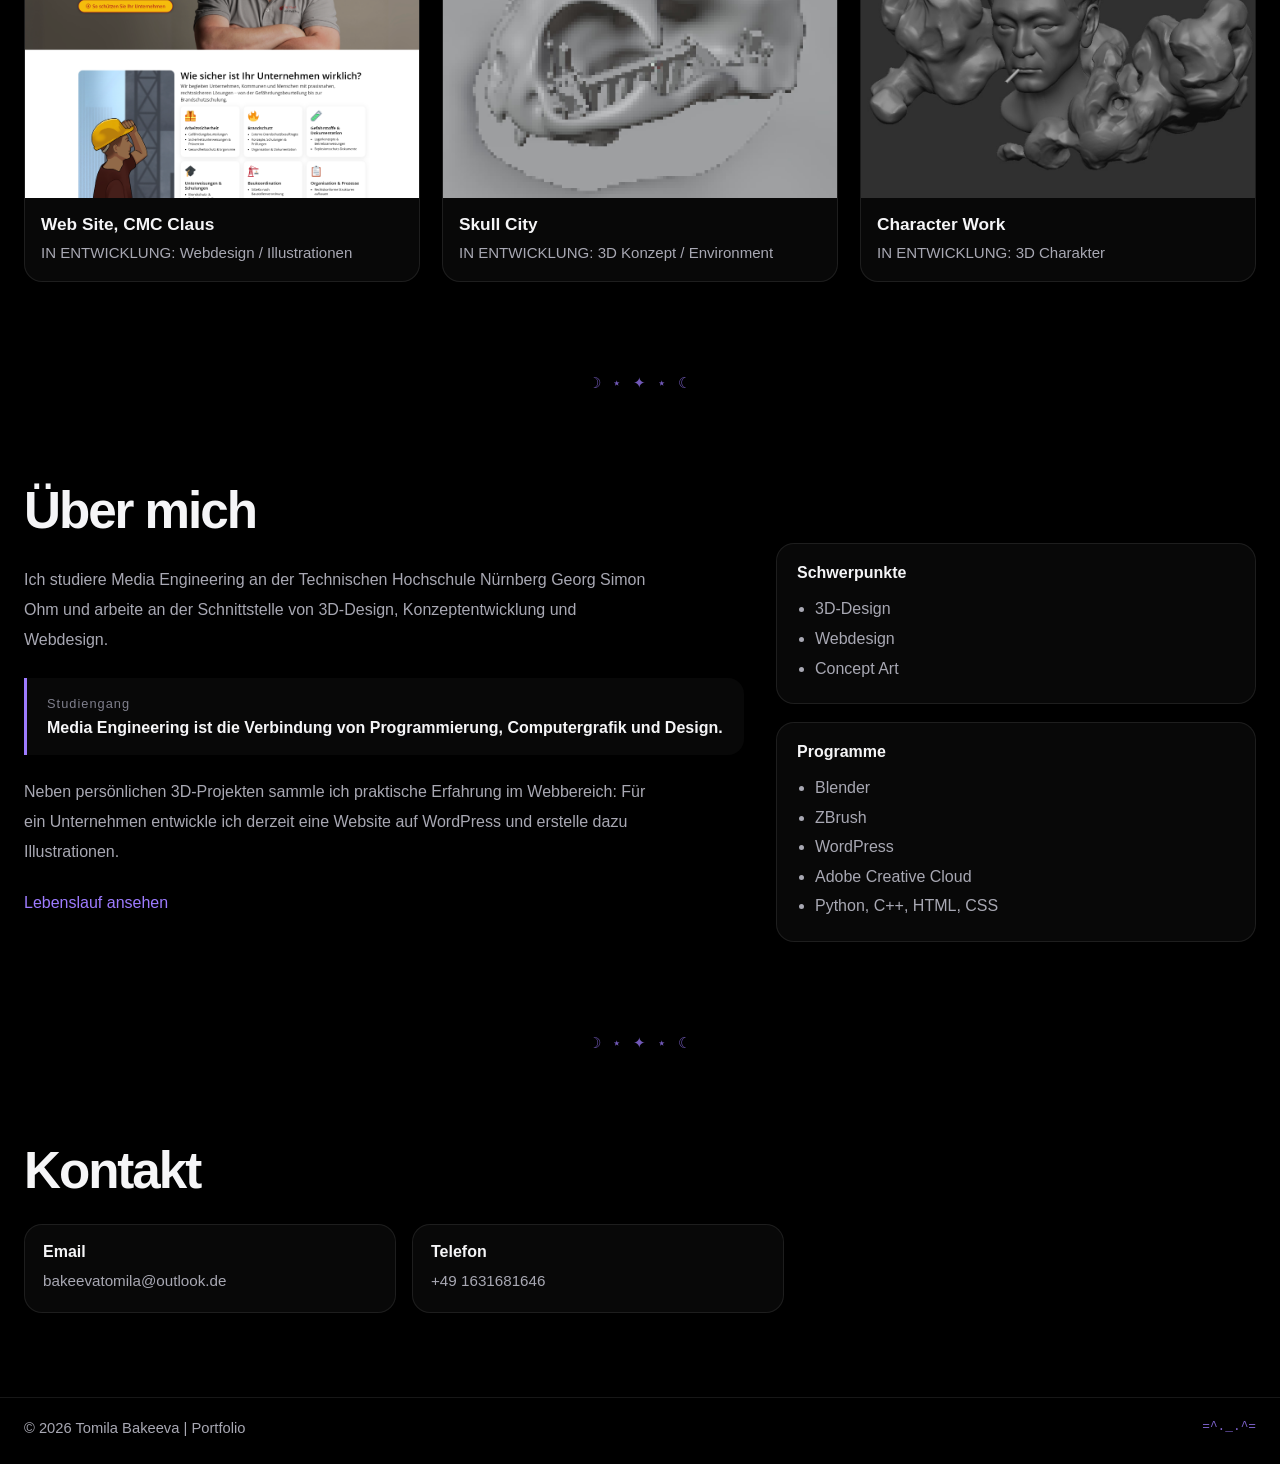
==== commit 61a9b3ce: "Update index.html new text" ====
--- a/index.html
+++ b/index.html
@@ -139,8 +139,8 @@
             href="media/Lebenslauf.pdf"
             target="_blank"
             rel="noopener noreferrer"
-            data-en="View / Download CV"
-            data-de="Lebenslauf ansehen / herunterladen"
+            data-en="View CV"
+            data-de="Lebenslauf ansehen"
           >
             Lebenslauf ansehen
           </a>
